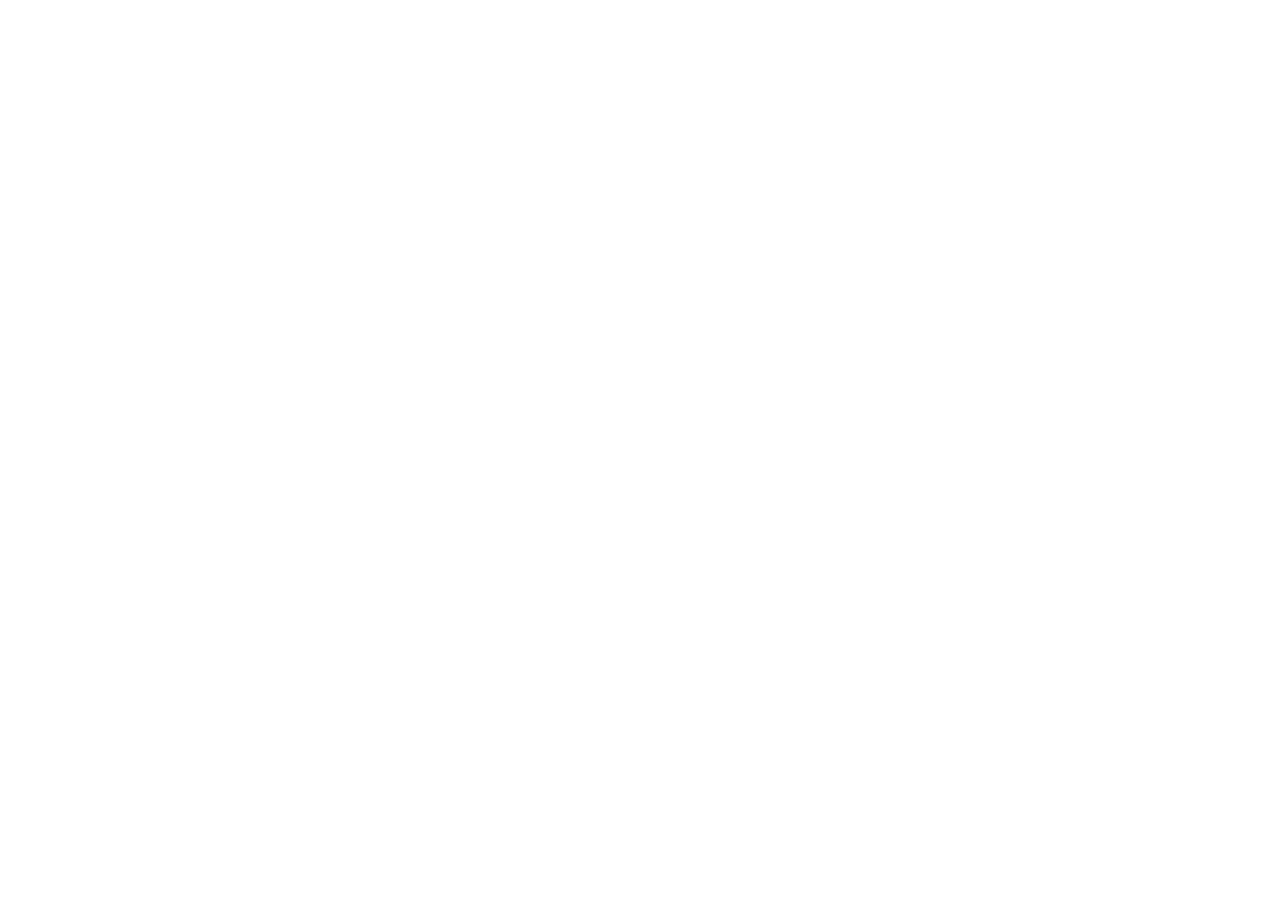
==== index.html @ 50d317c5 "feat: initial setup with html, css, robots.txt, sitemap.xml and favicons" ====
<!DOCTYPE html>
<html lang="uk">
<head>
    <meta charset="UTF-8">
    <meta name="viewport" content="width=device-width, initial-scale=1.0">

    <title>Інформаційна система комплексного супроводу здорового способу життя</title>
    <meta name="description" content="Бакалаврська робота Соляра Захара. Розробка веб-застосунку для моніторингу та супроводу здорового способу життя на базі React, Node.js та PostgreSQL." />
    <meta name="keywords" content="інформаційна система, здоровий спосіб життя, React, Node.js, Express, PostgreSQL, веб-застосунок, моніторинг здоров'я" />
    <meta name="author" content="Соляр Захар" />
    <meta name="robots" content="index, follow" />
    
    <link rel="canonical" href="https://pleezgo.github.io/project-landing/" />

    <link rel="icon" type="image/x-icon" href="images/favicon.ico" />
    <link rel="icon" type="image/png" sizes="16x16" href="images/favicon-16x16.png" />
    <link rel="icon" type="image/png" sizes="32x32" href="images/favicon-32x32.png" />
    <link rel="apple-touch-icon" sizes="180x180" href="images/apple-touch-icon.png" />

    <link rel="stylesheet" href="reset.css" />
    <link rel="stylesheet" href="styles.css" />
</head>
<body>
</body>
</html>
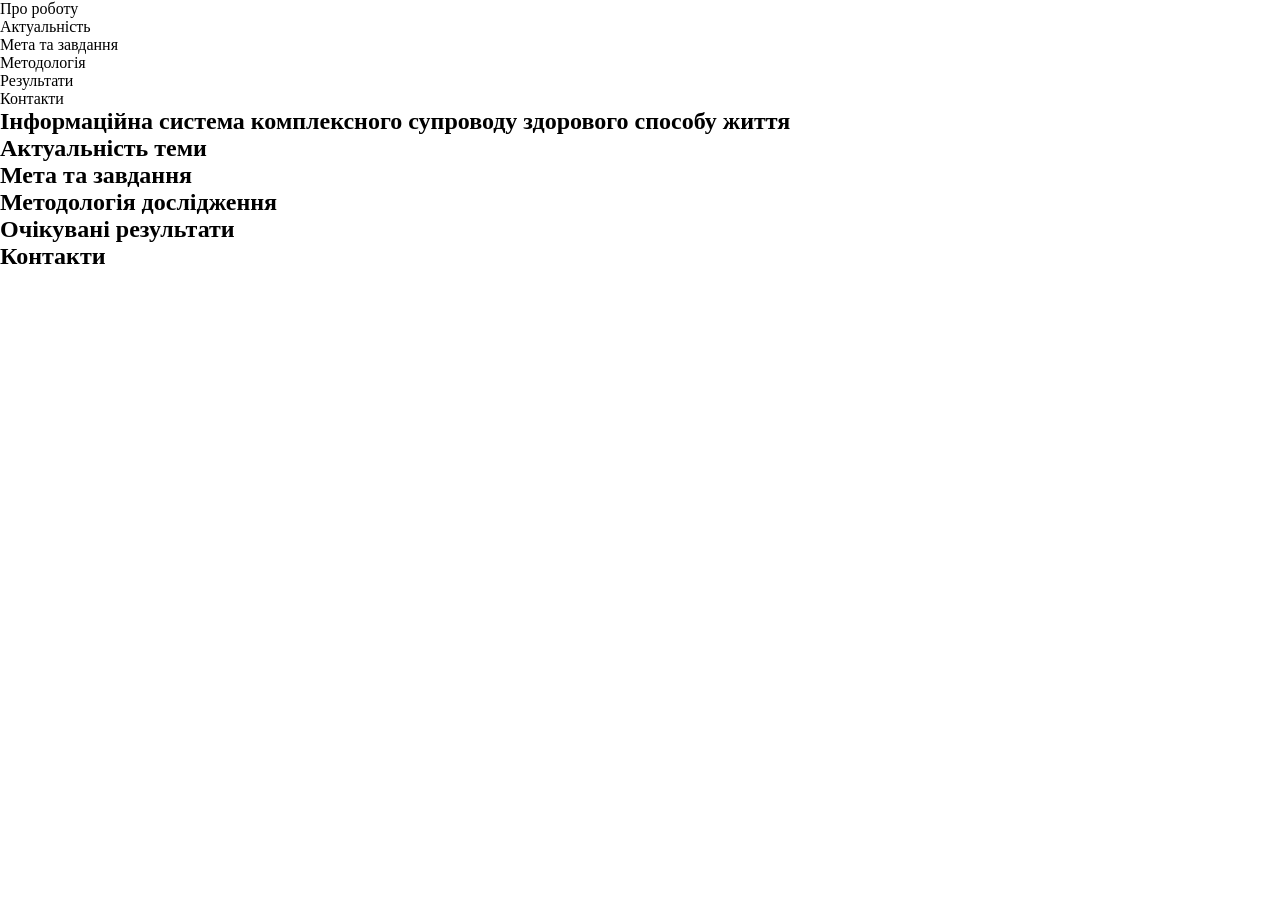
==== commit 49ed93a6: "feat: add semantic, ARIA attributes, headings, Schema.org and Open Graph tags" ====
--- a/index.html
+++ b/index.html
@@ -12,6 +12,12 @@
     
     <link rel="canonical" href="https://pleezgo.github.io/project-landing/" />
 
+    <meta property="og:title" content="Інформаційна система комплексного супроводу здорового способу життя" />
+    <meta property="og:description" content="Бакалаврська робота Соляра Захара. Розробка веб-застосунку для моніторингу та супроводу здорового способу життя на базі React, Node.js та PostgreSQL." />
+    <meta property="og:type" content="website" />
+    <meta property="og:url" content="https://pleezgo.github.io/project-landing/" />
+    <meta property="og:locale" content="uk_UA" />
+
     <link rel="icon" type="image/x-icon" href="images/favicon.ico" />
     <link rel="icon" type="image/png" sizes="16x16" href="images/favicon-16x16.png" />
     <link rel="icon" type="image/png" sizes="32x32" href="images/favicon-32x32.png" />
@@ -19,7 +25,63 @@
 
     <link rel="stylesheet" href="reset.css" />
     <link rel="stylesheet" href="styles.css" />
+
+    <script type="application/ld+json">
+        {
+        "@context": "https://schema.org",
+        "@type": "ScholarlyArticle",
+        "headline": "Інформаційна система комплексного супроводу здорового способу життя",
+        "author": {
+            "@type": "Person",
+            "name": "Соляр Захар"
+        },
+        "description": "Розробка веб-застосунку для моніторингу та підтримки здорового способу життя на базі React, Node.js та PostgreSQL.",
+        "keywords": "інформаційна система, здоровий спосіб життя, React, Node.js, Express, PostgreSQL",
+        "inLanguage": "uk"
+        }
+    </script>
 </head>
 <body>
+  <header role="banner">
+    <nav aria-label="Головна навігація">
+      <ul>
+        <li><a href="#hero-title">Про роботу</a></li>
+        <li><a href="#about-title">Актуальність</a></li>
+        <li><a href="#goals-title">Мета та завдання</a></li>
+        <li><a href="#methodology-title">Методологія</a></li>
+        <li><a href="#results-title">Результати</a></li>
+        <li><a href="#contacts-title">Контакти</a></li>
+      </ul>
+    </nav>
+  </header>
+
+  <main role="main">
+    <section aria-labelledby="hero-title">
+      <h1 id="hero-title">Інформаційна система комплексного супроводу здорового способу життя</h1>
+    </section>
+
+    <section aria-labelledby="about-title">
+      <h2 id="about-title">Актуальність теми</h2>
+    </section>
+
+    <section aria-labelledby="goals-title">
+      <h2 id="goals-title">Мета та завдання</h2>
+    </section>
+
+    <section aria-labelledby="methodology-title">
+      <h2 id="methodology-title">Методологія дослідження</h2>
+    </section>
+
+    <section aria-labelledby="results-title">
+      <h2 id="results-title">Очікувані результати</h2>
+    </section>
+
+    <section aria-labelledby="contacts-title">
+      <h2 id="contacts-title">Контакти</h2>
+    </section>
+  </main>
+
+  <footer role="contentinfo">
+  </footer>
 </body>
 </html>
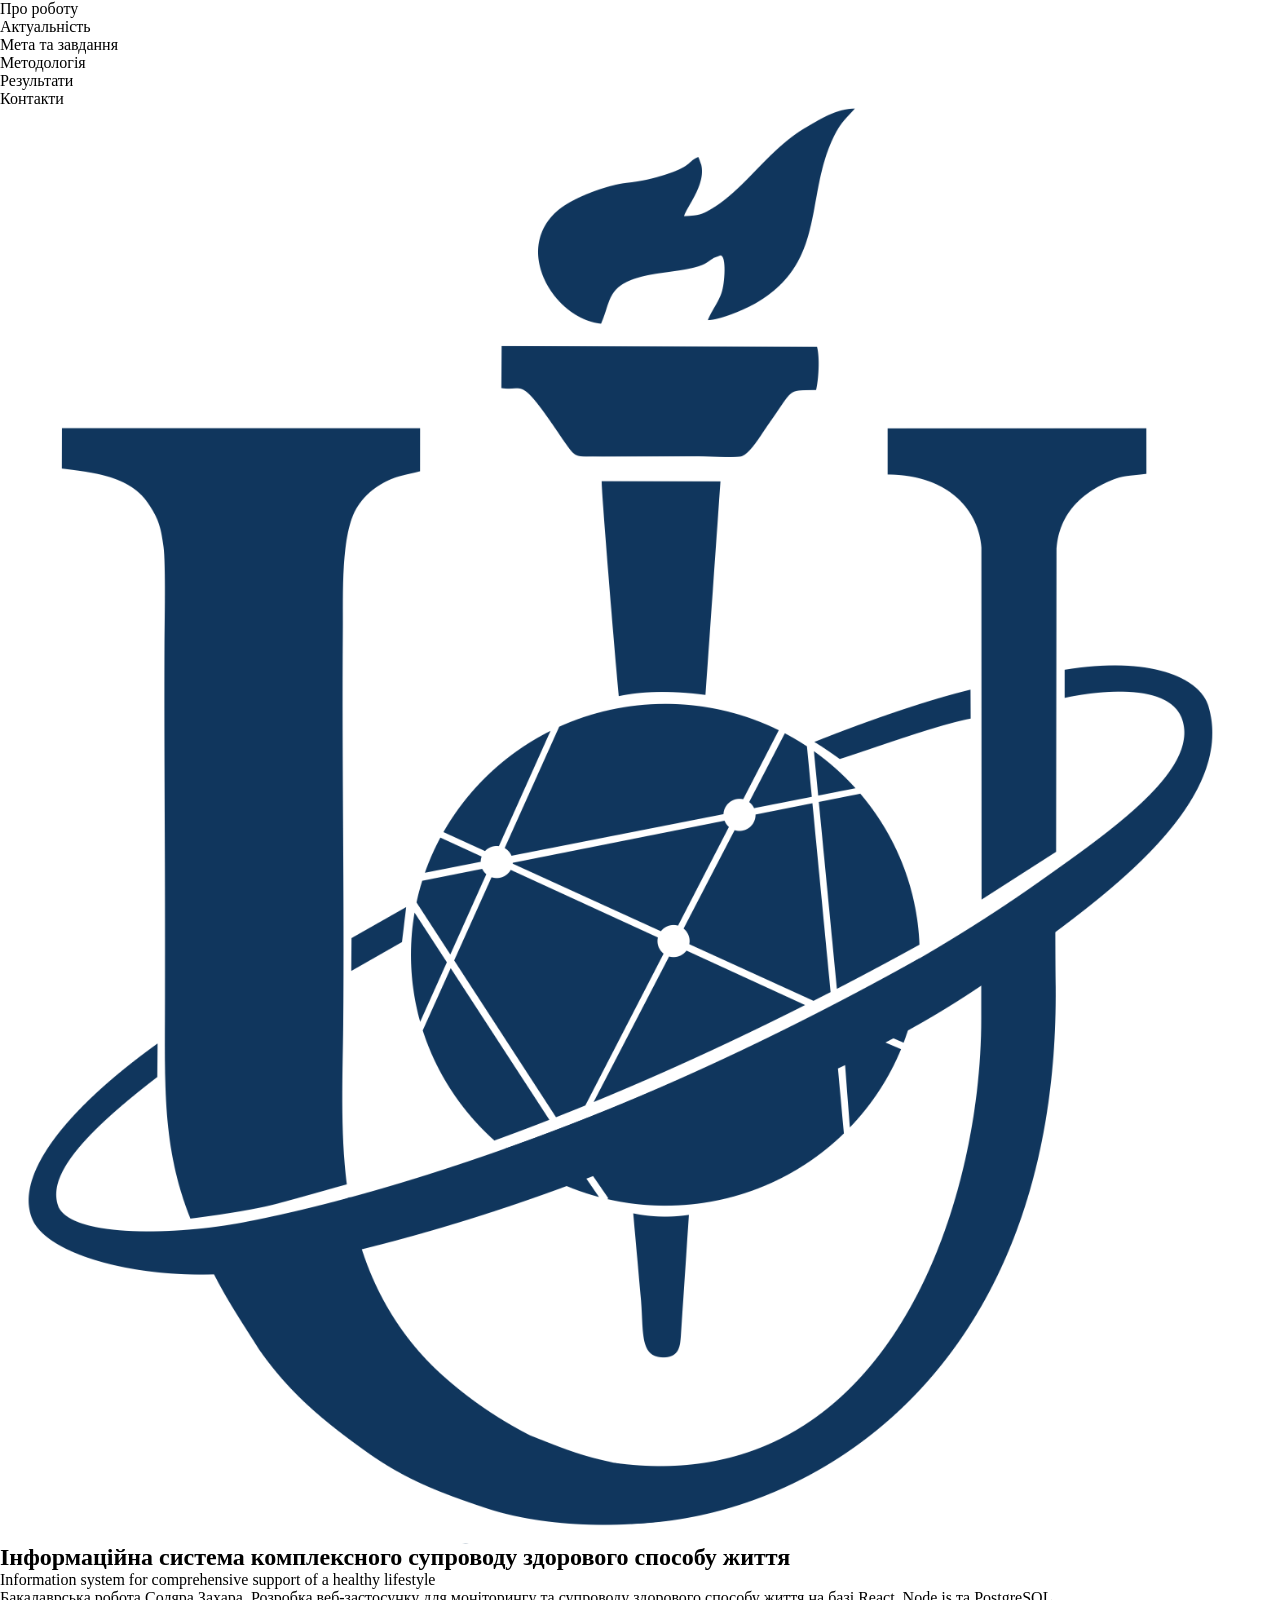
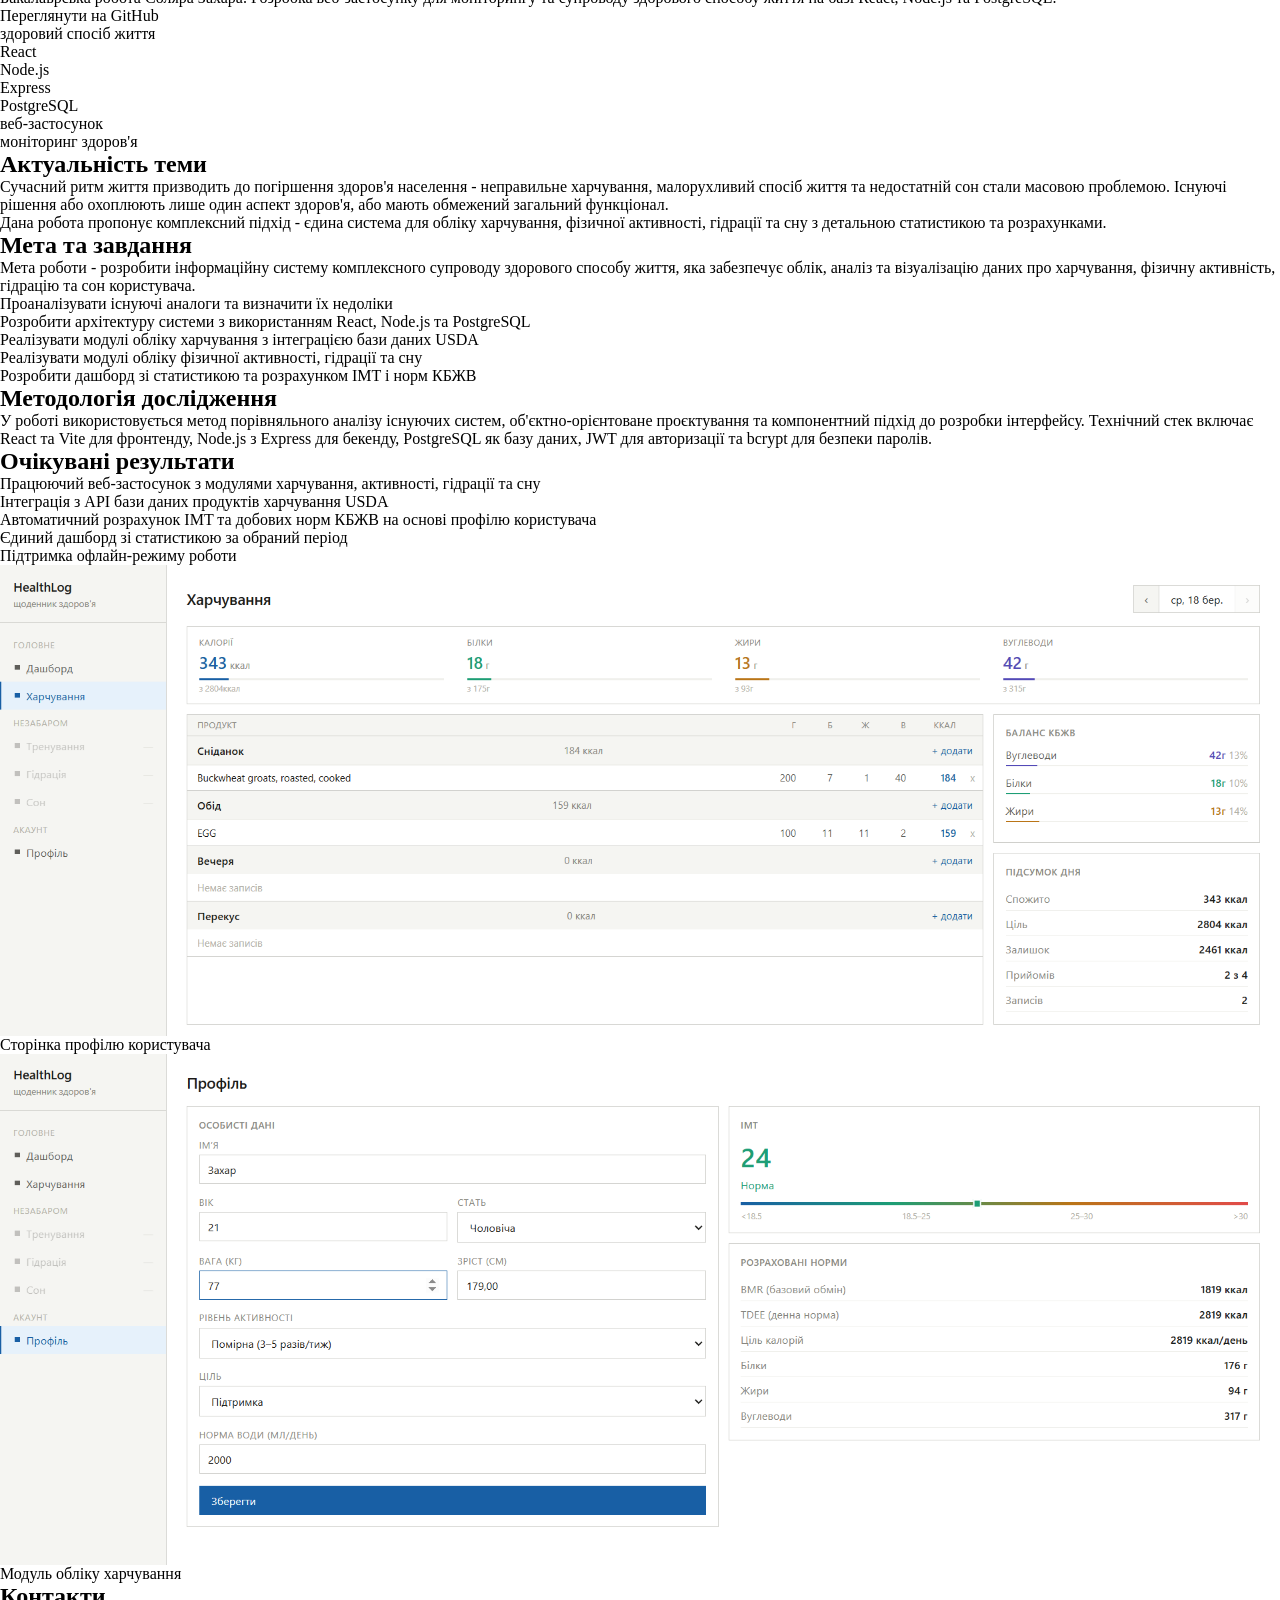
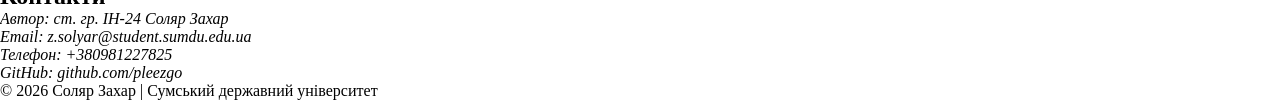
==== commit b2fcfef1: "feat: add full content" ====
--- a/index.html
+++ b/index.html
@@ -57,31 +57,78 @@
 
   <main role="main">
     <section aria-labelledby="hero-title">
+      <img src="images/logo.png" alt="Логотип університету" />
       <h1 id="hero-title">Інформаційна система комплексного супроводу здорового способу життя</h1>
+      <p lang="en">Information system for comprehensive support of a healthy lifestyle</p>
+      <p>Бакалаврська робота Соляра Захара. Розробка веб-застосунку для моніторингу та супроводу здорового способу життя на базі React, Node.js та PostgreSQL.</p>
+      <a href="https://github.com/pleezgo/project-landing" target="_blank">Переглянути на GitHub</a>
+      <ul aria-label="Ключові слова">
+        <li>здоровий спосіб життя</li>
+        <li>React</li>
+        <li>Node.js</li>
+        <li>Express</li>
+        <li>PostgreSQL</li>
+        <li>веб-застосунок</li>
+        <li>моніторинг здоров'я</li>
+      </ul>
     </section>
 
     <section aria-labelledby="about-title">
       <h2 id="about-title">Актуальність теми</h2>
+      <p>Сучасний ритм життя призводить до погіршення здоров'я населення - неправильне харчування, малорухливий спосіб життя та недостатній сон стали масовою проблемою. Існуючі рішення або охоплюють лише один аспект здоров'я, або мають обмежений загальний функціонал.</p>
+      <p>Дана робота пропонує комплексний підхід - єдина система для обліку харчування, фізичної активності, гідрації та сну з детальною статистикою та розрахунками.</p>
     </section>
 
     <section aria-labelledby="goals-title">
       <h2 id="goals-title">Мета та завдання</h2>
+      <p>Мета роботи - розробити інформаційну систему комплексного супроводу здорового способу життя, яка забезпечує облік, аналіз та візуалізацію даних про харчування, фізичну активність, гідрацію та сон користувача.</p>
+      <ol aria-label="Основні завдання">
+        <li>Проаналізувати існуючі аналоги та визначити їх недоліки</li>
+        <li>Розробити архітектуру системи з використанням React, Node.js та PostgreSQL</li>
+        <li>Реалізувати модулі обліку харчування з інтеграцією бази даних USDA</li>
+        <li>Реалізувати модулі обліку фізичної активності, гідрації та сну</li>
+        <li>Розробити дашборд зі статистикою та розрахунком IMT і норм КБЖВ</li>
+      </ol>
     </section>
 
     <section aria-labelledby="methodology-title">
       <h2 id="methodology-title">Методологія дослідження</h2>
+      <p>У роботі використовується метод порівняльного аналізу існуючих систем, об'єктно-орієнтоване проєктування та компонентний підхід до розробки інтерфейсу. Технічний стек включає React та Vite для фронтенду, Node.js з Express для бекенду, PostgreSQL як базу даних, JWT для авторизації та bcrypt для безпеки паролів.</p>
     </section>
 
     <section aria-labelledby="results-title">
       <h2 id="results-title">Очікувані результати</h2>
+      <ul>
+        <li>Працюючий веб-застосунок з модулями харчування, активності, гідрації та сну</li>
+        <li>Інтеграція з API бази даних продуктів харчування USDA</li>
+        <li>Автоматичний розрахунок IMT та добових норм КБЖВ на основі профілю користувача</li>
+        <li>Єдиний дашборд зі статистикою за обраний період</li>
+        <li>Підтримка офлайн-режиму роботи</li>
+      </ul>
+
+      <figure>
+        <img src="images/screenshot-1.png" alt="Скріншот сторінки профілю користувача" />
+        <figcaption>Сторінка профілю користувача</figcaption>
+      </figure>
+      <figure>
+        <img src="images/screenshot-2.png" alt="Скріншот модулю обліку харчування" />
+        <figcaption>Модуль обліку харчування</figcaption>
+      </figure>
     </section>
 
     <section aria-labelledby="contacts-title">
       <h2 id="contacts-title">Контакти</h2>
+      <address>
+        <p>Автор: ст. гр. ІН-24 Соляр Захар</p>
+        <p>Email: <a href="mailto:z.solyar@student.sumdu.edu.ua">z.solyar@student.sumdu.edu.ua</a></p>
+        <p>Телефон: <a href="tel:+380981227825">+380981227825</a></p>
+        <p>GitHub: <a href="https://github.com/pleezgo" target="_blank">github.com/pleezgo</a></p>
+      </address>
     </section>
   </main>
 
   <footer role="contentinfo">
+    <p>© 2026 Соляр Захар | Сумський державний університет</p>
   </footer>
 </body>
 </html>
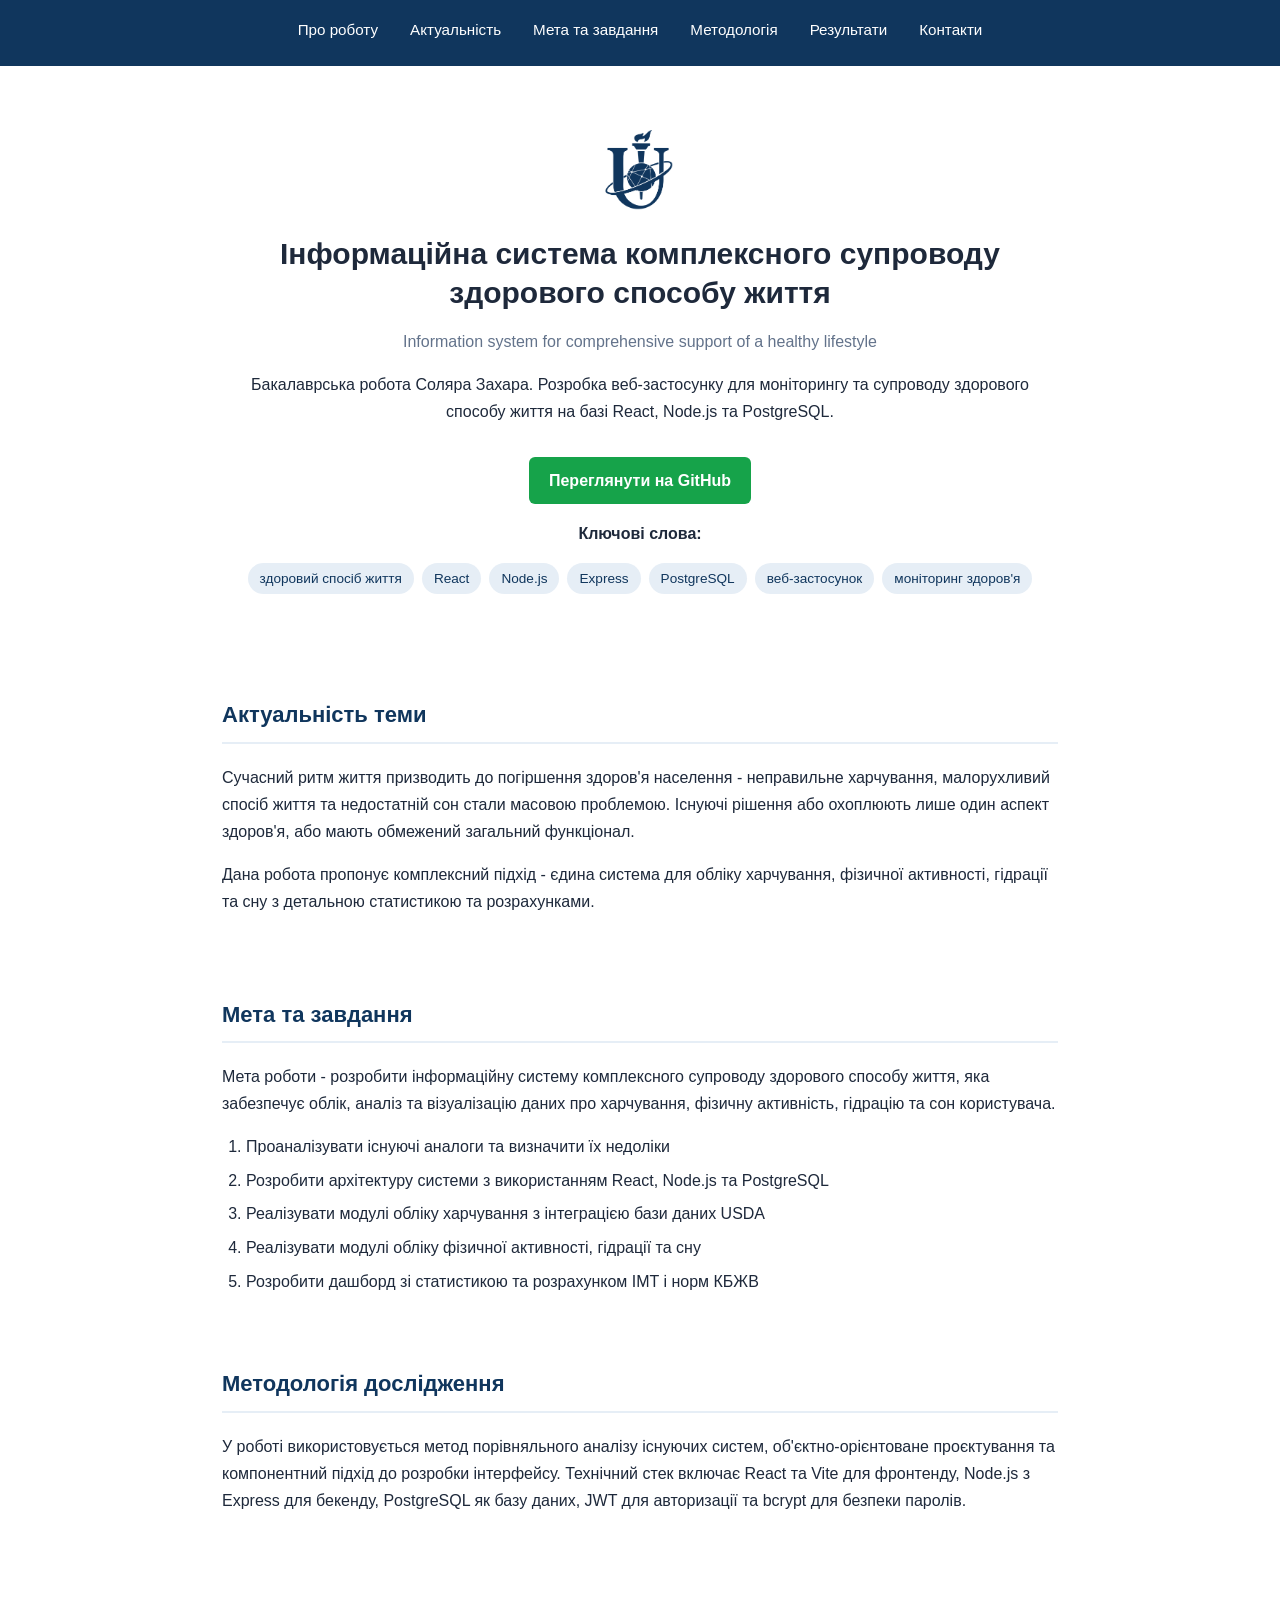
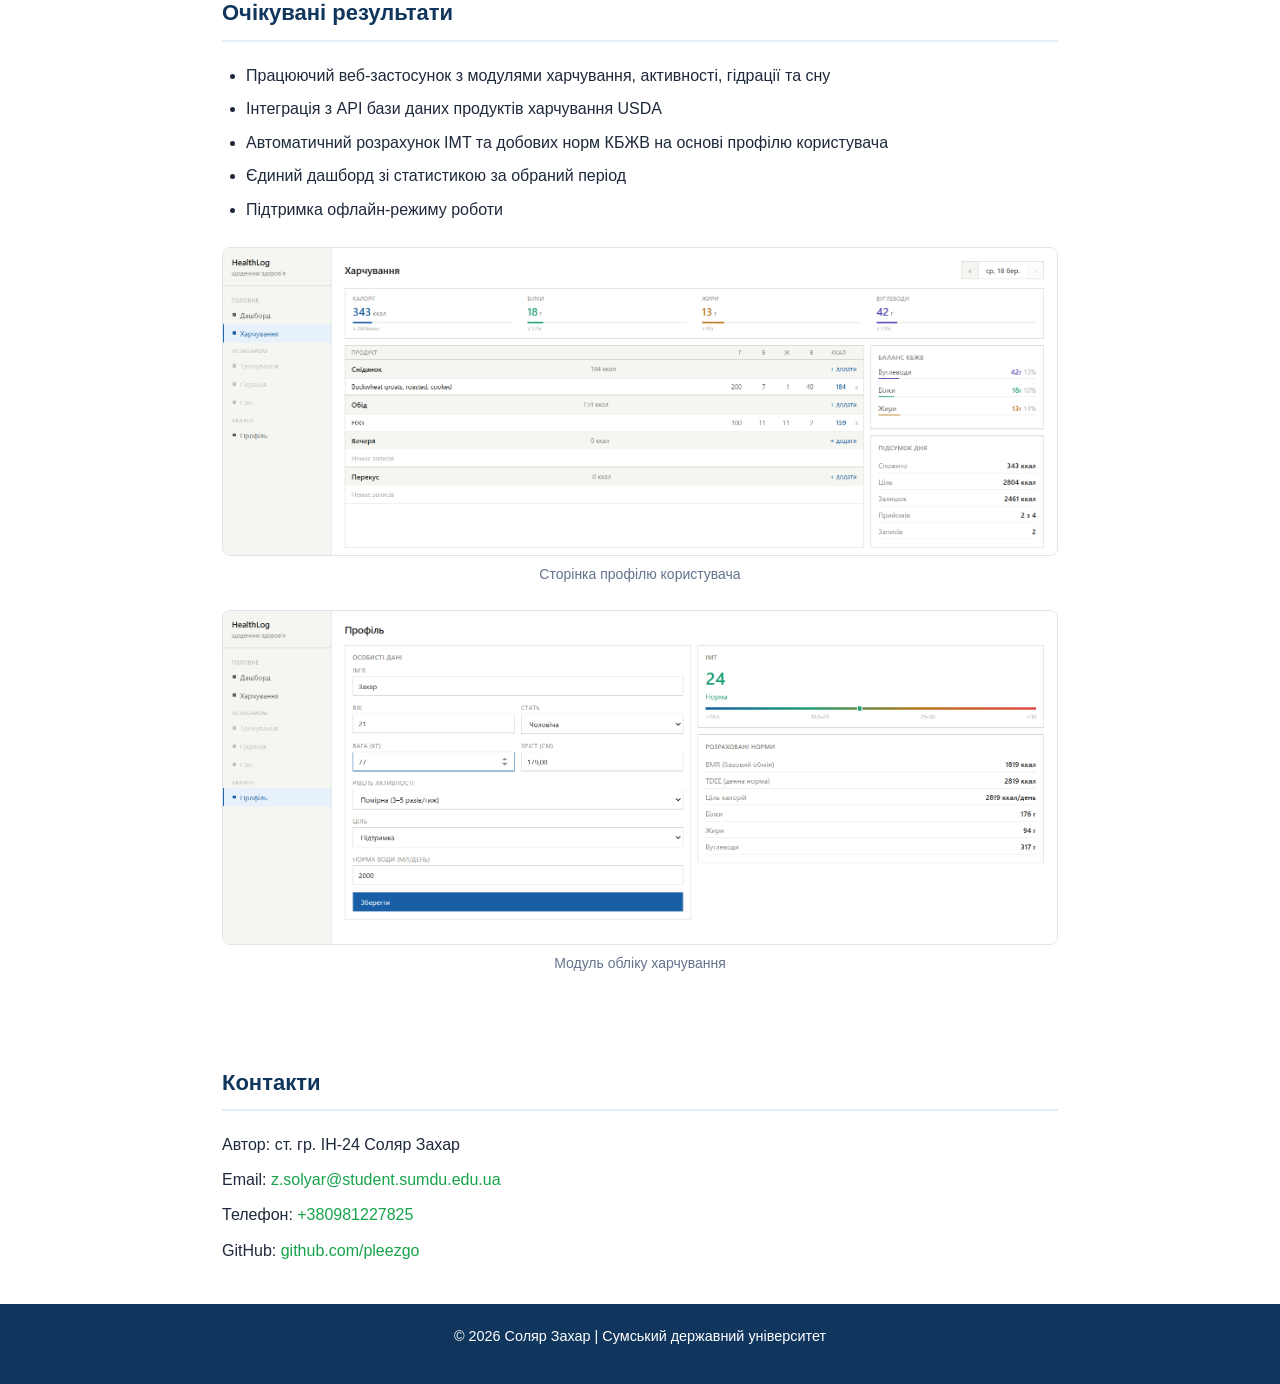
==== commit c89c535f: "feat: add styles and responsive layout" ====
--- a/index.html
+++ b/index.html
@@ -56,12 +56,13 @@
   </header>
 
   <main role="main">
-    <section aria-labelledby="hero-title">
+    <section class="hero" aria-labelledby="hero-title">
       <img src="images/logo.png" alt="Логотип університету" />
       <h1 id="hero-title">Інформаційна система комплексного супроводу здорового способу життя</h1>
       <p lang="en">Information system for comprehensive support of a healthy lifestyle</p>
       <p>Бакалаврська робота Соляра Захара. Розробка веб-застосунку для моніторингу та супроводу здорового способу життя на базі React, Node.js та PostgreSQL.</p>
       <a href="https://github.com/pleezgo/project-landing" target="_blank">Переглянути на GitHub</a>
+      <p><strong>Ключові слова:</strong></p>
       <ul aria-label="Ключові слова">
         <li>здоровий спосіб життя</li>
         <li>React</li>
--- a/styles.css
+++ b/styles.css
@@ -0,0 +1,193 @@
+/* variables */
+:root {
+    --primary: #10365d;
+    --accent: #16a34a;
+    --primary-light: #e6eef6;
+    --text: #1e293b;
+    --text-light: #63738b;
+    --border: #dde4ec;
+    --white: #ffffff;
+}
+
+/* base styles */
+body {
+    font-family: 'Segoe UI', Arial, sans-serif;
+    color: var(--text);
+    line-height: 1.7;
+}
+
+/* header */
+header {
+    background-color: var(--primary);
+    padding: 1rem 2rem;
+    position: sticky;
+    top: 0;
+    z-index: 100;
+}
+
+header nav ul {
+    display: flex;
+    gap: 2rem;
+    justify-content: center;
+    flex-wrap: wrap;
+}
+
+header nav a {
+    color: var(--white);
+    font-weight: 500;
+    font-size: 0.95rem;
+}
+
+header nav a:hover {
+    opacity: 0.75;
+}
+
+/* sections */
+section {
+    max-width: 900px;
+    margin: 0 auto;
+    padding: 2rem;
+}
+
+/* hero section */
+.hero {
+    text-align: center;
+    padding: 4rem 2rem;
+}
+
+.hero img {
+    height: 80px;
+    width: auto;
+    margin: 0 auto 1.5rem;
+}
+
+.hero a {
+    display: inline-block;
+    background-color: var(--accent);
+    color: var(--white);
+    padding: 0.6rem 1.25rem;
+    border-radius: 6px;
+    font-weight: 600;
+    margin: 1rem 0;
+}
+
+/* keyword tags */
+.hero ul {
+    display: flex;
+    flex-wrap: wrap;
+    gap: 0.5rem;
+    justify-content: center;
+    margin-top: 1rem;
+}
+
+.hero ul li {
+    background-color: var(--primary-light);
+    color: var(--primary);
+    padding: 0.25rem 0.75rem;
+    border-radius: 100px;
+    font-size: 0.85rem;
+}
+
+/* headings */
+h1,
+h2 {
+    scroll-margin-top: 70px;
+}
+
+h1 {
+    font-size: 1.875rem;
+    font-weight: 700;
+    margin-bottom: 1rem;
+    line-height: 1.3;
+}
+
+h2 {
+    font-size: 1.375rem;
+    font-weight: 700;
+    color: var(--primary);
+    margin-bottom: 1.25rem;
+    padding-bottom: 0.5rem;
+    border-bottom: 2px solid var(--primary-light);
+}
+
+p {
+    margin-bottom: 1rem;
+}
+
+.hero p[lang="en"] {
+    color: var(--text-light);
+}
+
+/* lists */
+ol {
+    list-style: decimal;
+    padding-left: 1.5rem;
+}
+
+ul:not(.hero ul):not(nav ul) {
+    list-style: disc;
+    padding-left: 1.5rem;
+}
+
+li {
+    margin-bottom: 0.4rem;
+}
+
+/* figures */
+figure {
+    margin: 1.5rem 0;
+    text-align: center;
+}
+
+figure img {
+    max-width: 100%;
+    border-radius: 8px;
+    border: 1px solid var(--border);
+}
+
+figcaption {
+    font-size: 0.875rem;
+    color: var(--text-light);
+    margin-top: 0.4rem;
+}
+
+/* contacts */
+address {
+    font-style: normal;
+}
+
+address p {
+    margin-bottom: 0.5rem;
+}
+
+address a {
+    color: var(--accent);
+}
+
+/* footer */
+footer {
+    background-color: var(--primary);
+    color: var(--white);
+    text-align: center;
+    padding: 1.25rem;
+    font-size: 0.9rem;
+}
+
+/* responsive */
+@media (max-width: 768px) {
+    h1 {
+        font-size: 1.375rem;
+    }
+
+    h2 {
+        font-size: 1.125rem;
+    }
+
+    section {
+        padding: 2rem 1rem;
+    }
+
+    header nav ul {
+        gap: 1rem;
+    }
+}
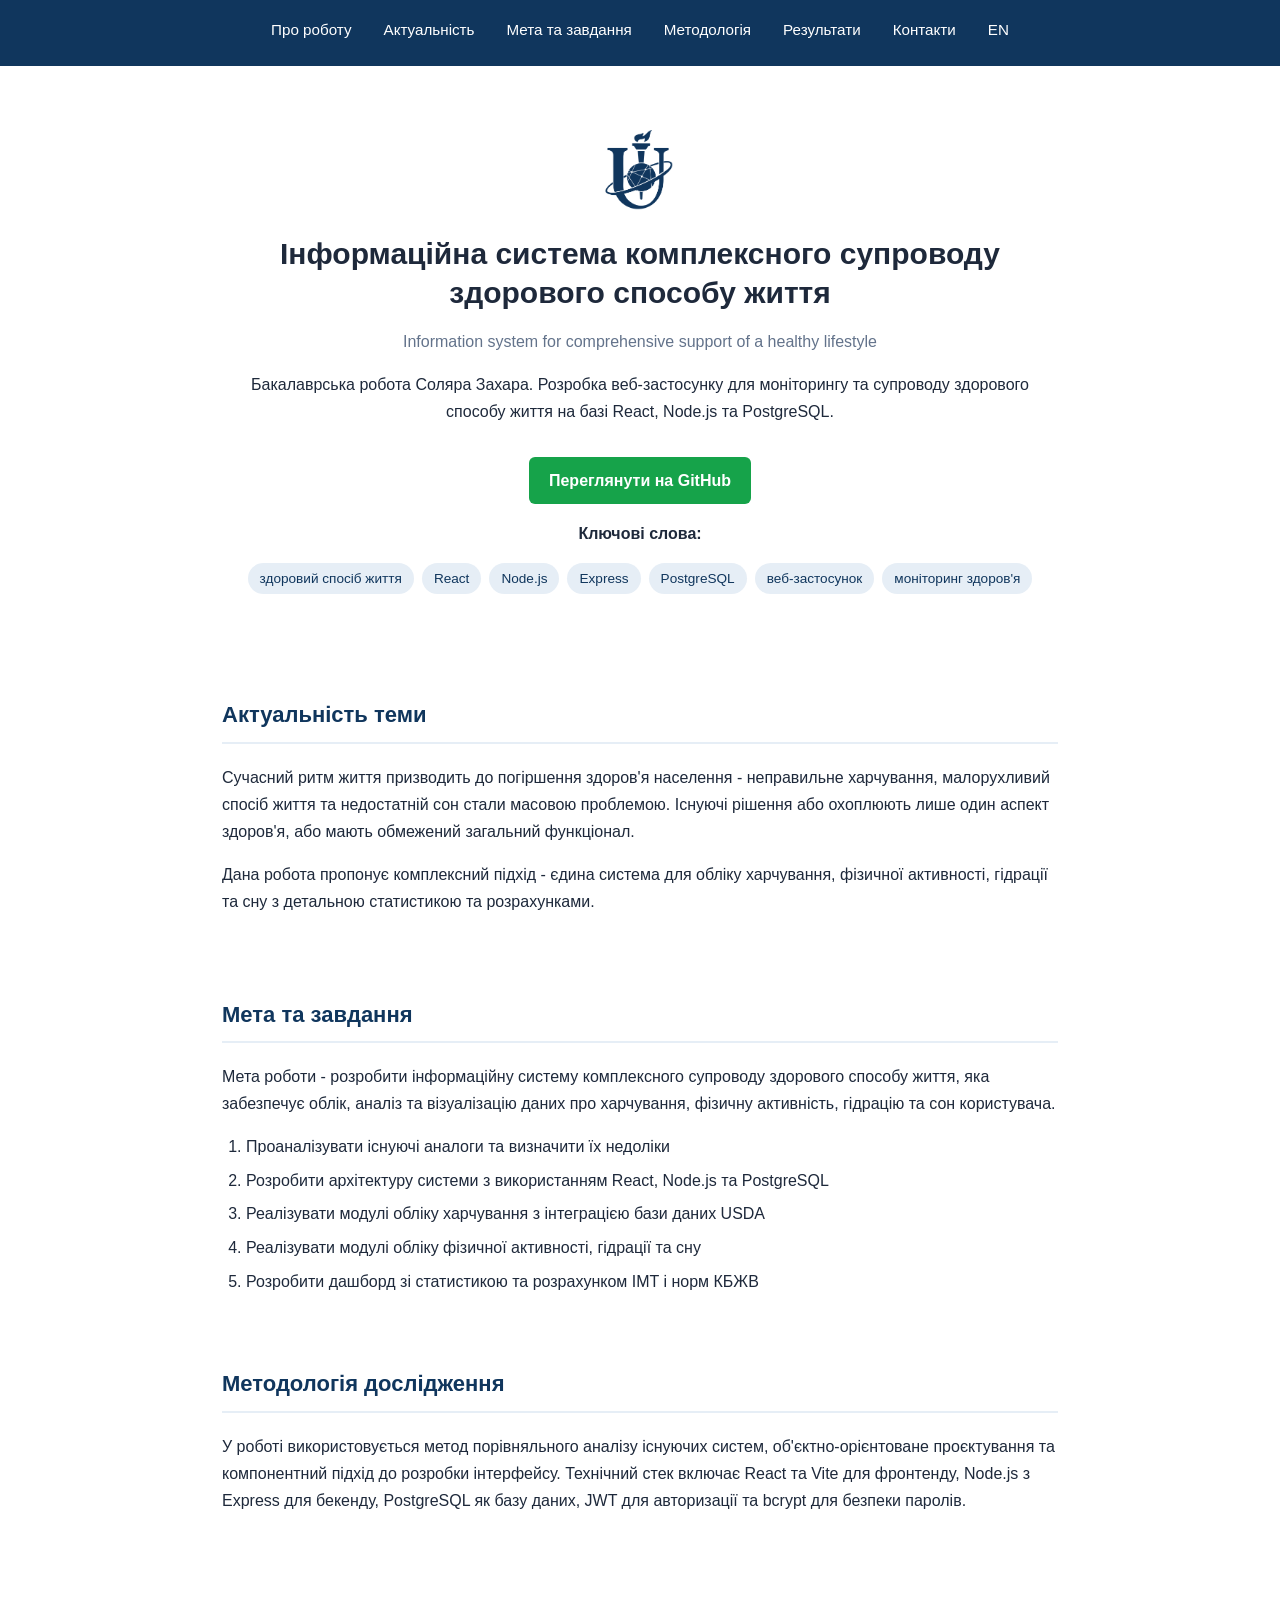
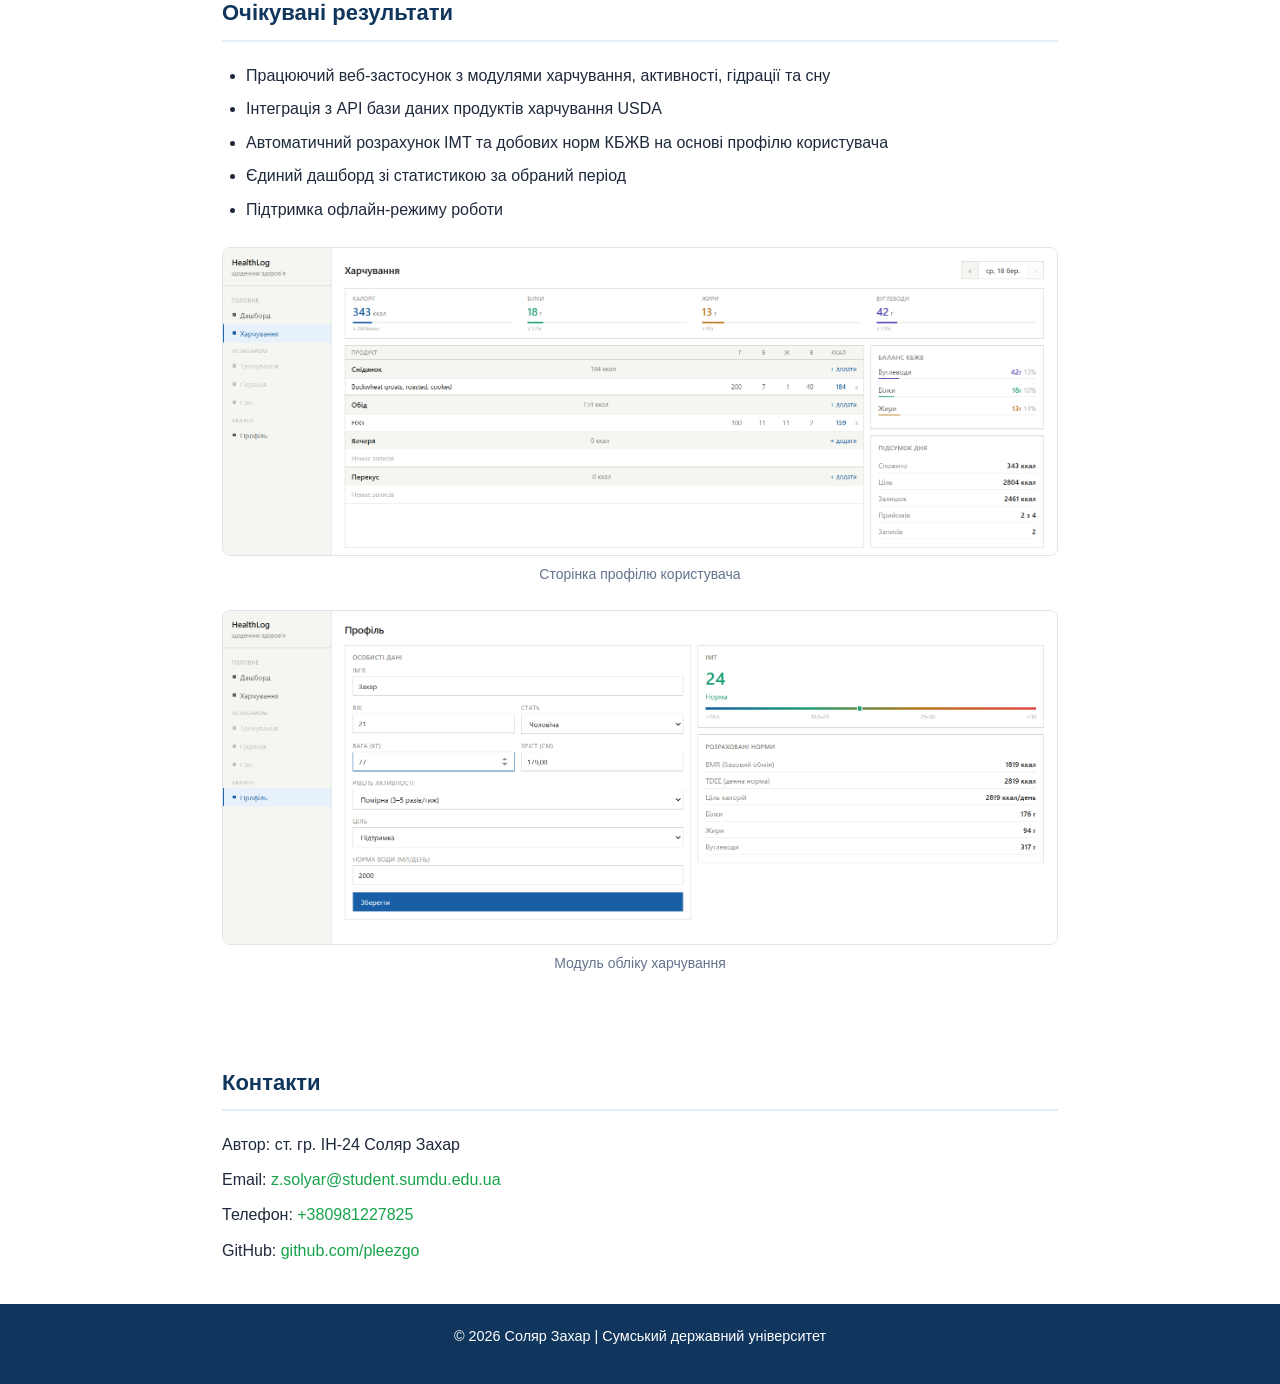
==== commit 59accd12: "feat: add English version of the page" ====
--- a/index.html
+++ b/index.html
@@ -51,6 +51,7 @@
         <li><a href="#methodology-title">Методологія</a></li>
         <li><a href="#results-title">Результати</a></li>
         <li><a href="#contacts-title">Контакти</a></li>
+        <li><a href="en/index.html">EN</a></li>
       </ul>
     </nav>
   </header>
@@ -61,7 +62,7 @@
       <h1 id="hero-title">Інформаційна система комплексного супроводу здорового способу життя</h1>
       <p lang="en">Information system for comprehensive support of a healthy lifestyle</p>
       <p>Бакалаврська робота Соляра Захара. Розробка веб-застосунку для моніторингу та супроводу здорового способу життя на базі React, Node.js та PostgreSQL.</p>
-      <a href="https://github.com/pleezgo/project-landing" target="_blank">Переглянути на GitHub</a>
+      <a href="https://github.com/pleezgo/project" target="_blank">Переглянути на GitHub</a>
       <p><strong>Ключові слова:</strong></p>
       <ul aria-label="Ключові слова">
         <li>здоровий спосіб життя</li>
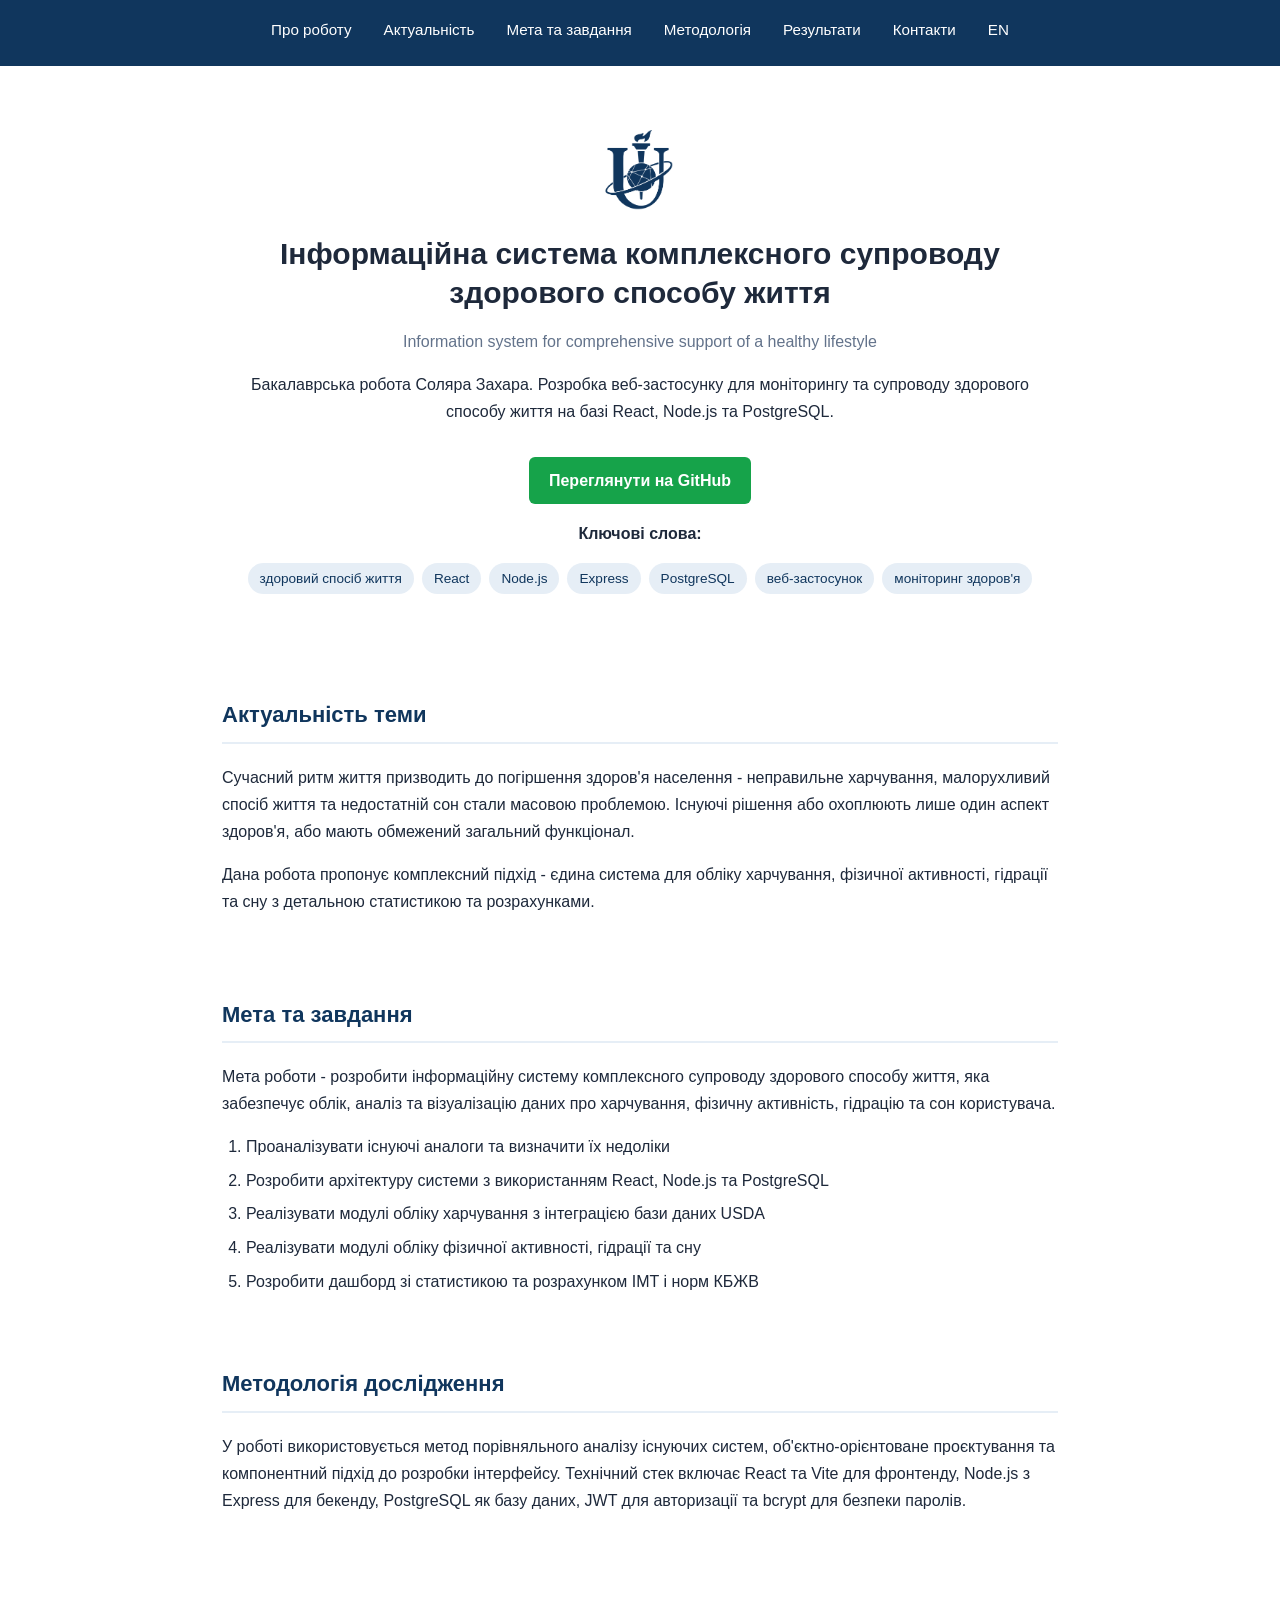
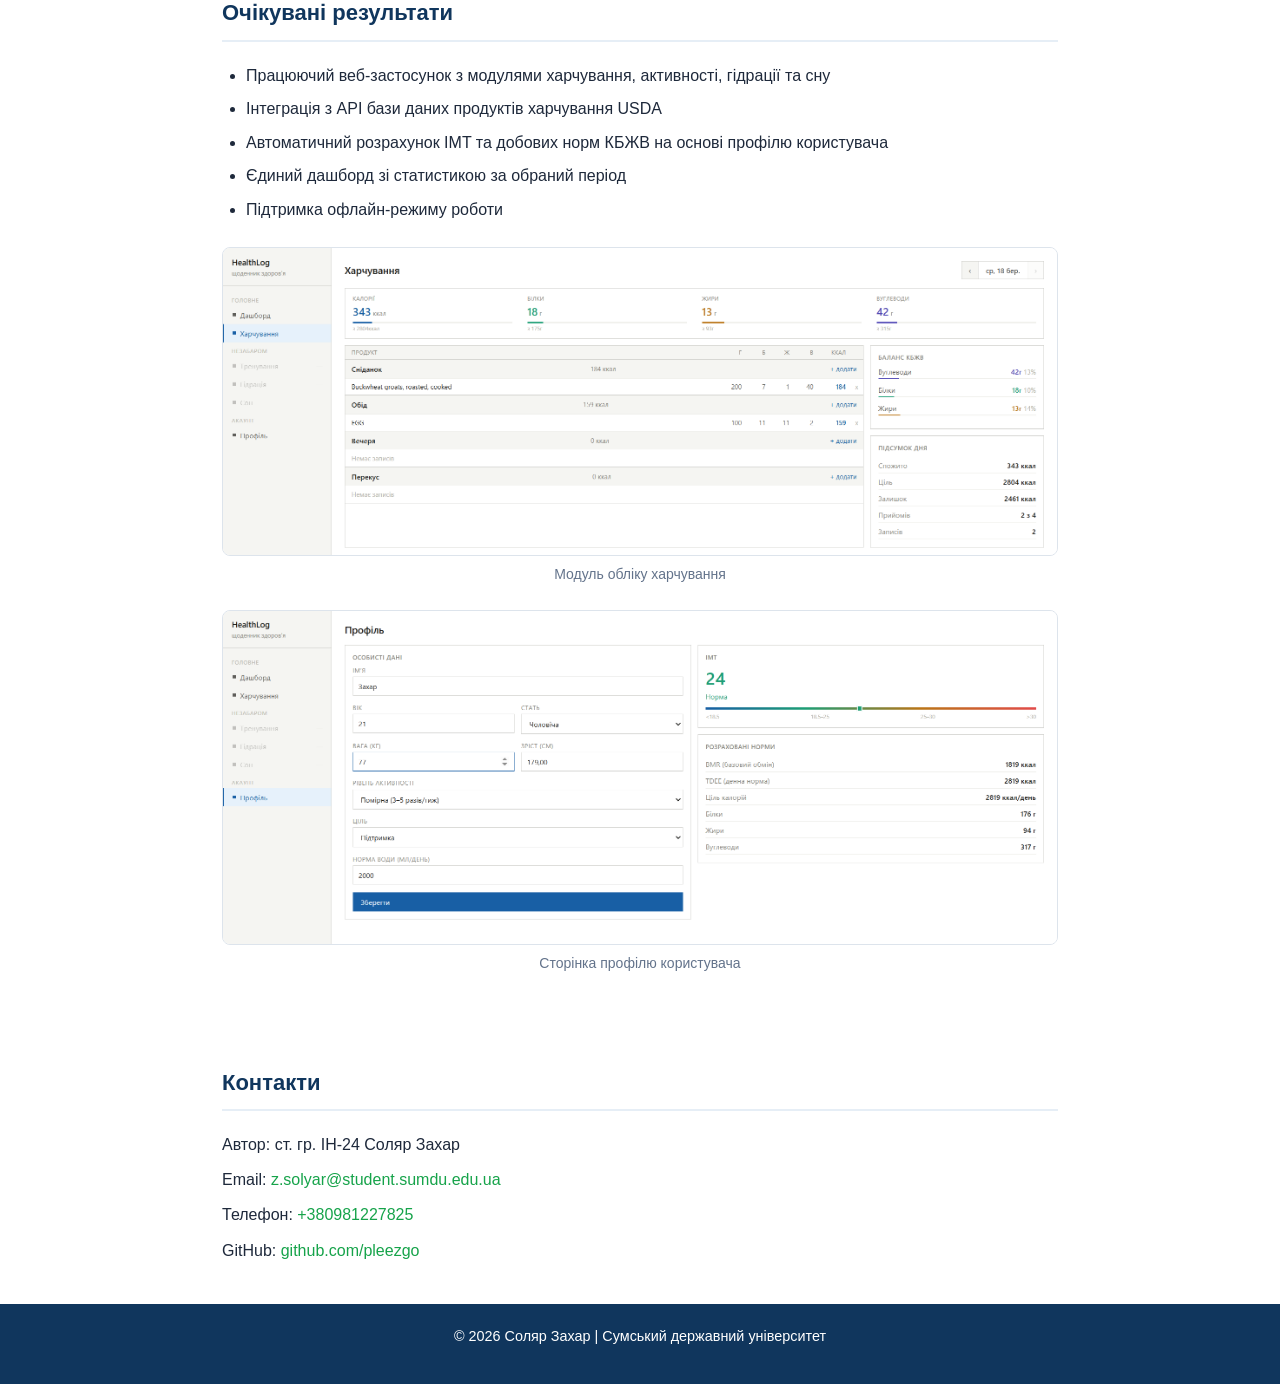
==== commit 63725c28: "fix: correct screenshot captions in Ukrainian and English versions" ====
--- a/index.html
+++ b/index.html
@@ -109,12 +109,12 @@
       </ul>
 
       <figure>
-        <img src="images/screenshot-1.png" alt="Скріншот сторінки профілю користувача" />
-        <figcaption>Сторінка профілю користувача</figcaption>
+        <img src="images/screenshot-1.png" alt="Скріншот модулю обліку харчування" />
+        <figcaption>Модуль обліку харчування</figcaption>
       </figure>
       <figure>
-        <img src="images/screenshot-2.png" alt="Скріншот модулю обліку харчування" />
-        <figcaption>Модуль обліку харчування</figcaption>
+        <img src="images/screenshot-2.png" alt="Скріншот сторінки профілю користувача" />
+        <figcaption>Сторінка профілю користувача</figcaption>
       </figure>
     </section>
 
